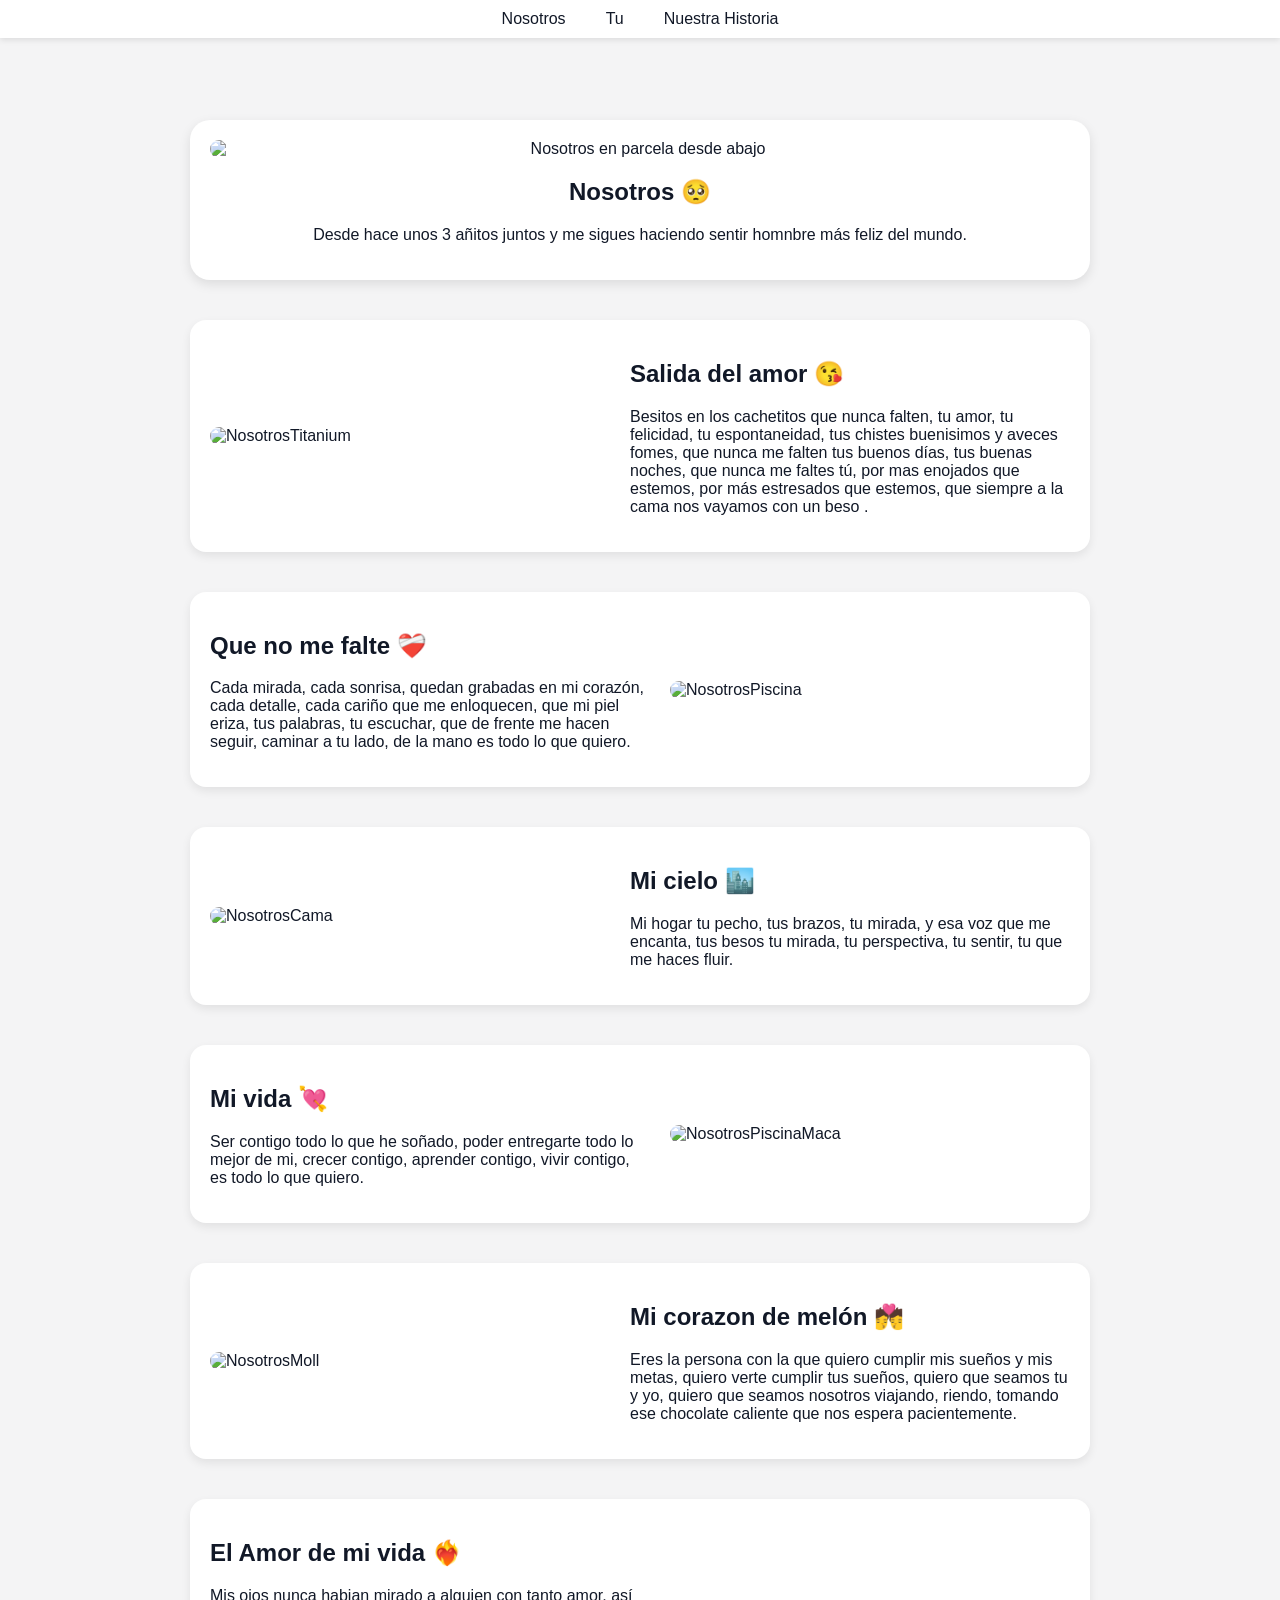
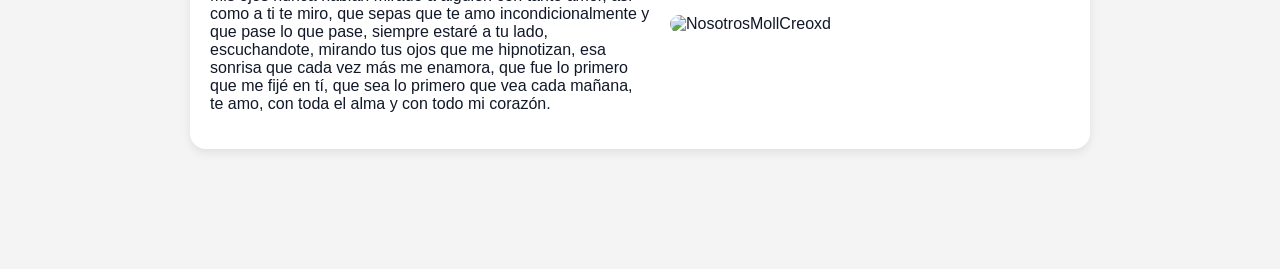
==== nosotros.html @ 3dd9e22e "Add files via upload" ====
<!doctype html>
<html lang="es">
<head>
  <meta charset="utf-8" />
  <meta name="viewport" content="width=device-width,initial-scale=1" />
  <title>Nosotros</title>
  <link rel="stylesheet" href="style.css">
</head>
<body>
  <header>
    <nav>
      <ul>
        <li><a href="nosotros.html">Nosotros</a></li>
        <li><a href="index.html">Tu</a></li>
        <li><a href="NuestraHistoria.html">Nuestra Historia</a></li>
      </ul>

    </nav>
  </header>

  <div class="wrap">
    <section id="nosotros" class="foto-principal from-bottom" data-io>
      <img src="img/IMG_2226.jpg" alt="Nosotros en parcela desde abajo" loading="lazy">
      <h1>Nosotros 🥺</h1>
      <p>Desde hace unos 3 añitos juntos y me sigues haciendo sentir homnbre más feliz del mundo.</p>
    </section>

    <section class="fila from-left" data-io>
      <div class="texto"><h2>Salida del amor 😘</h2><p>Besitos en los cachetitos que nunca falten, tu amor, tu felicidad, tu espontaneidad, tus chistes buenisimos y aveces fomes, que nunca me falten tus buenos días, tus buenas noches, que nunca me faltes tú, por mas enojados que estemos, por más estresados que estemos, que siempre a la cama nos vayamos con un beso .</p></div>
      <img src="img/NosotrosTitanium3.JPG" alt="NosotrosTitanium" loading="lazy">
    </section>
    <section class="fila from-right" data-io>
      <div class="texto"><h2>Que no me falte ❤️‍🩹 </h2><p>Cada mirada, cada sonrisa, quedan grabadas en mi corazón, cada detalle, cada cariño que me enloquecen, que mi piel eriza, tus palabras, tu escuchar, que de frente me hacen seguir, caminar a tu lado, de la mano es todo lo que quiero.</p></div>
      <img src="img/IMG_0721.jpg" alt="NosotrosPiscina" loading="lazy">
    </section>
    <section class="fila from-left" data-io>
      <div class="texto"><h2>Mi cielo 🏙️</h2><p>Mi hogar tu pecho, tus brazos, tu mirada, y esa voz que me encanta, tus besos tu mirada, tu perspectiva, tu sentir, tu que me haces fluir.</p></div>
      <img src="img/IMG_2019.jpg" alt="NosotrosCama" loading="lazy">
    </section>
    <selection class = "fila from-right" data-io> 
      <div class="texto"><h2>Mi vida 💘</h2><p>Ser contigo todo lo que he soñado, poder entregarte todo lo mejor de mi, crecer contigo, aprender contigo, vivir contigo, es todo lo que quiero.</p></div>
      <img src="img/1000026672jpg.0.jpg" alt="NosotrosPiscinaMaca" loading="lazy">
    </selection>
    <section class="fila from-left" data-io>
      <div class="texto"><h2>Mi corazon de melón 💏</h2><p>Eres la persona con la que quiero cumplir mis sueños y mis metas, quiero verte cumplir tus sueños, quiero que seamos tu y yo, quiero que seamos nosotros viajando, riendo, tomando ese chocolate caliente que nos espera pacientemente.</p></div>
      <img src="img/20250415_190548838_iOS.webp" alt="NosotrosMoll" loading="lazy">
    </section>
    <selection class = "fila from-right" data-io> 
      <div class="texto"><h2>El Amor de mi vida ❤️‍🔥</h2><p>Mis ojos nunca habian mirado a alguien con tanto amor, así como a ti te miro, que sepas que te amo incondicionalmente y que pase lo que pase, siempre estaré a tu lado, escuchandote, mirando tus ojos que me hipnotizan, esa sonrisa que cada vez más me enamora, que fue lo primero que me fijé en tí, que sea lo primero que vea cada mañana, te amo, con toda el alma y con todo mi corazón.</p></div>
      <img src="img/20250331_182257323_iOS.webp" alt="NosotrosMollCreoxd" loading="lazy">
    </selection>
  </div>
   <div id="lightbox" class="lightbox">
      <span id="close">&times;</span>
      <img id="lightbox-img" src="" alt="">
   </div>
  <script>
    const io = new IntersectionObserver((entries)=>{
      entries.forEach(entry=>{
        if(entry.isIntersecting){
          entry.target.classList.add('in-view');
          entry.target.classList.remove('out-view-up');
        } else {
          if(window.scrollY < (document.body.scrollHeight - window.innerHeight)){
            entry.target.classList.remove('in-view');
            entry.target.classList.add('out-view-up');
          }
        }
      })
    },{threshold:0.2});

    document.querySelectorAll('[data-io]').forEach(el=>io.observe(el));
    const images = document.querySelectorAll('.wrap img');
    const lightbox = document.getElementById('lightbox');
    const lightboxImg = document.getElementById('lightbox-img');
    const closeBtn = document.getElementById('close');
    images.forEach(img => {
      img.addEventListener('click', () => {
        lightbox.style.display = 'flex';
        lightboxImg.src = img.src;
      });
    });
    closeBtn.addEventListener('click', () => {
      lightbox.style.display = 'none';
    });
    lightbox.addEventListener('click', (e) => {
      if (e.target !== lightboxImg) {
        lightbox.style.display = 'none';
      }
    });
  </script>
</body>
</html>
---- style.css ----
body{
        font-family:Arial, sans-serif; 
        margin:0; 
        background:#f4f4f5; 
        color:#111827;
    }
    header{
        position:fixed; 
        top:0; 
        right:0; 
        left:0; 
        background:#fff; 
        box-shadow:0 2px 6px rgba(0,0,0,0.1); 
        padding:10px 20px; 
        display:flex; 
        justify-content:center; 
        z-index:1000;
    }
    nav ul {
        list-style: none;         /* quita los puntos */
        margin: 0;
        padding: 0;
        display: flex;            /* pone los <li> en fila horizontal */
        justify-content: center;  /* centra toda la fila en el medio */
        gap: 40px;                /* espacio entre los links */
    }

    nav li {

        display: inline;          /* asegura que estén en línea */
    }
    nav a{

        text-decoration:none; 
        color:#111827; 
        font-weight:300; 
        transition:color .25s, transform .15s;
    }
    nav a:hover{
        color:#2563eb; 
        transform:translateY(-2px);
    }
    nav a.active{
        color:#2563eb; 
        text-decoration:underline;
    }
    .wrap{
        max-width:900px; 
        margin:100px auto 60px; 
        padding:20px;
    }
    section{
        scroll-margin-top:90px;
    }
    img{
        max-width:100%; 
        height:auto; 
        display:block;
    }
    .foto-principal{
        background:#fff; 
        padding:20px; 
        border-radius:20px; 
        box-shadow:0 4px 12px rgba(0,0,0,0.1); 
        text-align:center; 
        margin-bottom:40px; 
        opacity:0; 
        transform:translateY(40px);
        transition:all .9s cubic-bezier(.25,.8,.25,1.05);
}
    .foto-principal img{width:100%; max-height:420px; object-fit:cover; border-radius:16px;}
    .fila{display:flex; gap:20px; margin-bottom:40px;align-items:center; background:#fff; padding:20px; border-radius:16px; box-shadow:0 4px 10px rgba(0,0,0,0.08); opacity:0;transition:all .9s cubic-bezier(.25,.8,.25,1.05);}
    .fila .texto{flex:1;} .fila img{width:100%; max-width:400px; height:auto; object-fit:cover; border-radius:16px;}
    .fila:nth-child(even){flex-direction:row-reverse}
    @media(max-width:768px){ .fila{flex-direction:column; text-align:center} .fila img{width:100%; max-width:100%;} }
    .from-left{transform:translateX(-60px);} .from-right{transform:translateX(60px);} .from-bottom{transform:translateY(60px);} .in-view{opacity:1; transform:translateX(0) translateY(0);}
/* Overlay */
.lightbox {
  position: fixed;
  top: 0;
  left: 0;
  width: 100%;
  height: 100%;
  background: rgba(0,0,0,0.8);
  display: none;
  justify-content: center;
  align-items: center;
  z-index: 2000;
}

/* Imagen en el lightbox */
.lightbox img {
  max-width: 90%;
  max-height: 90%;
  border-radius: 12px;
  box-shadow: 0 8px 20px rgba(0,0,0,0.5);
  animation: zoomIn .3s ease;
}

/* Animación */
@keyframes zoomIn {
  from { transform: scale(0.8); opacity: 0; }
  to { transform: scale(1); opacity: 1; }
}

/* Botón de cerrar */
.lightbox span {
  position: absolute;
  top: 20px;
  right: 30px;
  font-size: 40px;
  color: #fff;
  cursor: pointer;
  font-weight: bold;
}
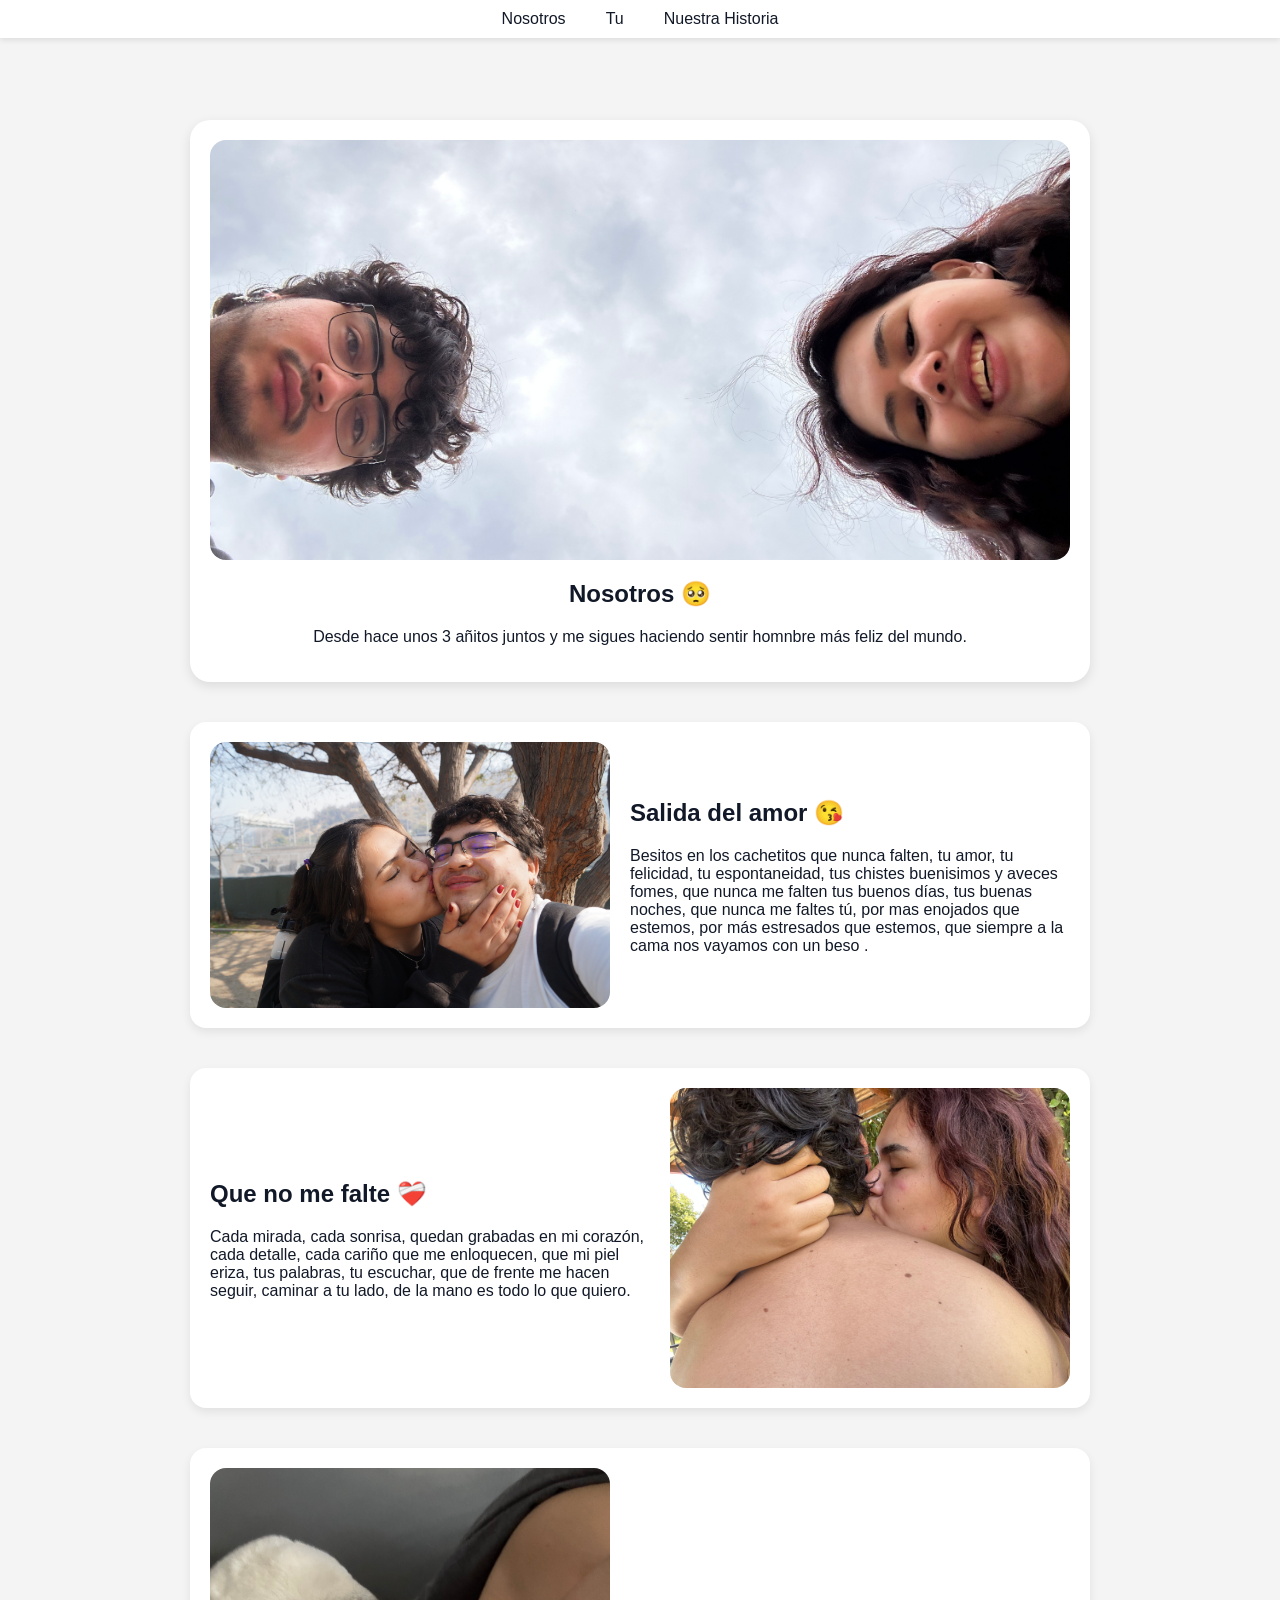
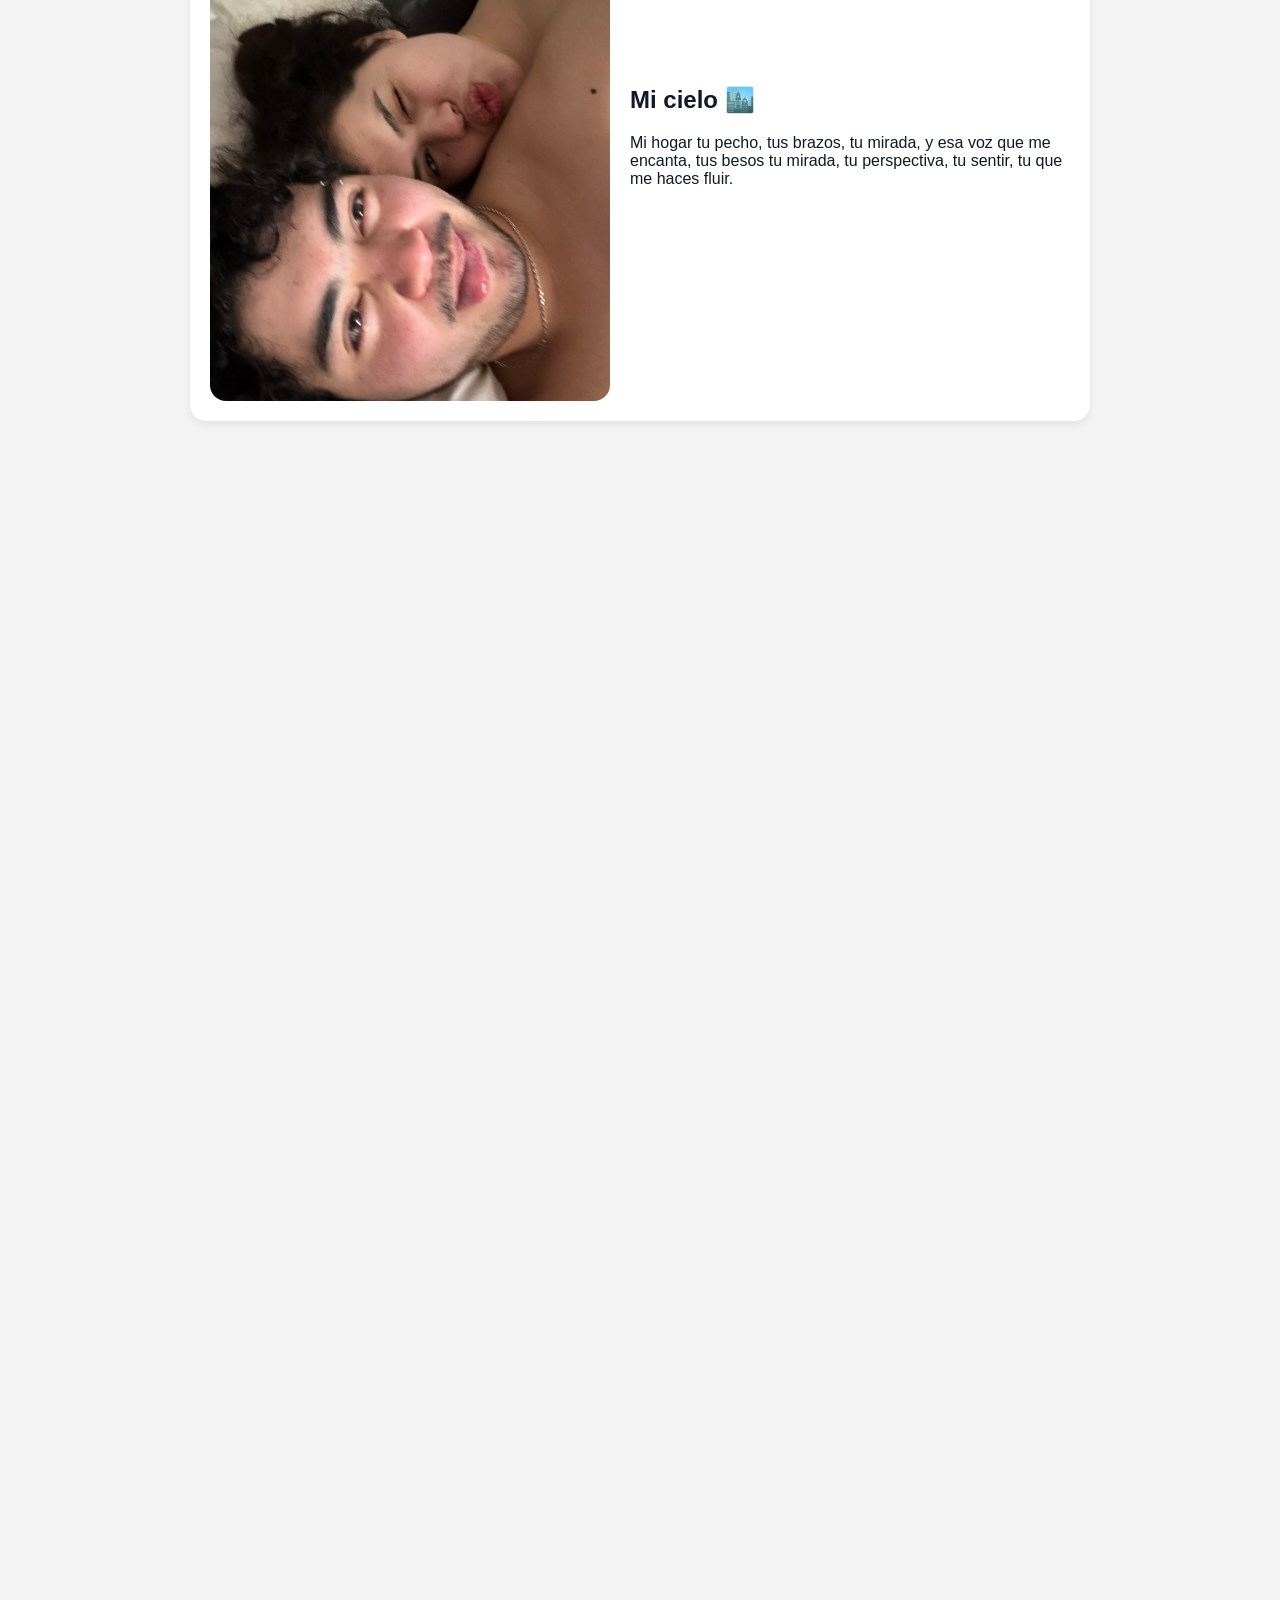
==== commit 8003ddcc: "Correccion de texto" ====
--- a/nosotros.html
+++ b/nosotros.html
@@ -26,27 +26,39 @@
     </section>
 
     <section class="fila from-left" data-io>
-      <div class="texto"><h2>Salida del amor 😘</h2><p>Besitos en los cachetitos que nunca falten, tu amor, tu felicidad, tu espontaneidad, tus chistes buenisimos y aveces fomes, que nunca me falten tus buenos días, tus buenas noches, que nunca me faltes tú, por mas enojados que estemos, por más estresados que estemos, que siempre a la cama nos vayamos con un beso .</p></div>
+      <div class="texto"><h2>Salida del amor 😘</h2><p>Besitos en los cachetitos que nunca falten, 
+        tu amor, tu felicidad, tu espontaneidad, tus chistes buenisimos y aveces fomes, que nunca me 
+        falten tus buenos días, tus buenas noches, que nunca me faltes tú, por mas enojados que estemos, 
+        por más estresados que estemos, que siempre a la cama nos vayamos con un beso .</p></div>
       <img src="img/NosotrosTitanium3.JPG" alt="NosotrosTitanium" loading="lazy">
     </section>
     <section class="fila from-right" data-io>
-      <div class="texto"><h2>Que no me falte ❤️‍🩹 </h2><p>Cada mirada, cada sonrisa, quedan grabadas en mi corazón, cada detalle, cada cariño que me enloquecen, que mi piel eriza, tus palabras, tu escuchar, que de frente me hacen seguir, caminar a tu lado, de la mano es todo lo que quiero.</p></div>
+      <div class="texto"><h2>Que no me falte ❤️‍🩹 </h2><p>Cada mirada, cada sonrisa, quedan grabadas en mi corazón, 
+        cada detalle, cada cariño que me enloquecen, que mi piel eriza, tus palabras, tu escuchar, que de frente me hacen seguir, 
+        caminar a tu lado, de la mano es todo lo que quiero.</p></div>
       <img src="img/IMG_0721.jpg" alt="NosotrosPiscina" loading="lazy">
     </section>
     <section class="fila from-left" data-io>
-      <div class="texto"><h2>Mi cielo 🏙️</h2><p>Mi hogar tu pecho, tus brazos, tu mirada, y esa voz que me encanta, tus besos tu mirada, tu perspectiva, tu sentir, tu que me haces fluir.</p></div>
+      <div class="texto"><h2>Mi cielo 🏙️</h2><p>Mi hogar tu pecho, tus brazos, tu mirada, y esa voz que me encanta, 
+        tus besos tu mirada, tu perspectiva, tu sentir, tu que me haces fluir.</p></div>
       <img src="img/IMG_2019.jpg" alt="NosotrosCama" loading="lazy">
     </section>
     <selection class = "fila from-right" data-io> 
-      <div class="texto"><h2>Mi vida 💘</h2><p>Ser contigo todo lo que he soñado, poder entregarte todo lo mejor de mi, crecer contigo, aprender contigo, vivir contigo, es todo lo que quiero.</p></div>
+      <div class="texto"><h2>Mi vida 💘</h2><p>Ser contigo todo lo que he soñado, poder entregarte todo lo mejor de mi, 
+        crecer contigo, aprender contigo, vivir contigo, es todo lo que quiero.</p></div>
       <img src="img/1000026672jpg.0.jpg" alt="NosotrosPiscinaMaca" loading="lazy">
     </selection>
     <section class="fila from-left" data-io>
-      <div class="texto"><h2>Mi corazon de melón 💏</h2><p>Eres la persona con la que quiero cumplir mis sueños y mis metas, quiero verte cumplir tus sueños, quiero que seamos tu y yo, quiero que seamos nosotros viajando, riendo, tomando ese chocolate caliente que nos espera pacientemente.</p></div>
+      <div class="texto"><h2>Mi corazon de melón 💏</h2><p>Eres la persona con la que quiero cumplir mis sueños y mis metas, 
+        quiero verte cumplir tus sueños, quiero que seamos tu y yo, quiero que seamos nosotros viajando, riendo, tomando ese chocolate 
+        caliente que nos espera pacientemente.</p></div>
       <img src="img/20250415_190548838_iOS.webp" alt="NosotrosMoll" loading="lazy">
     </section>
     <selection class = "fila from-right" data-io> 
-      <div class="texto"><h2>El Amor de mi vida ❤️‍🔥</h2><p>Mis ojos nunca habian mirado a alguien con tanto amor, así como a ti te miro, que sepas que te amo incondicionalmente y que pase lo que pase, siempre estaré a tu lado, escuchandote, mirando tus ojos que me hipnotizan, esa sonrisa que cada vez más me enamora, que fue lo primero que me fijé en tí, que sea lo primero que vea cada mañana, te amo, con toda el alma y con todo mi corazón.</p></div>
+      <div class="texto"><h2>El Amor de mi vida ❤️‍🔥</h2><p>Mis ojos nunca habian mirado a alguien con tanto amor, así como a ti te miro,
+         que sepas que te amo incondicionalmente y que pase lo que pase, siempre estaré a tu lado, escuchandote, mirando tus ojos que me 
+         hipnotizan, esa sonrisa que cada vez más me enamora, que fue lo primero que me fijé en tí, que sea lo primero que vea cada mañana, 
+         te amo, con toda el alma y con todo mi corazón.</p></div>
       <img src="img/20250331_182257323_iOS.webp" alt="NosotrosMollCreoxd" loading="lazy">
     </selection>
   </div>
--- a/style.css
+++ b/style.css
@@ -57,6 +57,7 @@
         max-width:100%; 
         height:auto; 
         display:block;
+        border: 12px;
     }
     .foto-principal{
         background:#fff; 
@@ -70,8 +71,8 @@
         transition:all .9s cubic-bezier(.25,.8,.25,1.05);
 }
     .foto-principal img{width:100%; max-height:420px; object-fit:cover; border-radius:16px;}
-    .fila{display:flex; gap:20px; margin-bottom:40px;align-items:center; background:#fff; padding:20px; border-radius:16px; box-shadow:0 4px 10px rgba(0,0,0,0.08); opacity:0;transition:all .9s cubic-bezier(.25,.8,.25,1.05);}
-    .fila .texto{flex:1;} .fila img{width:100%; max-width:400px; height:auto; object-fit:cover; border-radius:16px;}
+    .fila{display:flex; gap:20px; margin-bottom:40px;align-items:center; background:#fff; padding:20px; border-radius:16px; box-shadow:0 4px 10px rgba(0,0,0,0.08);flex-wrap: wrap; opacity:0;transition:all .9s cubic-bezier(.25,.8,.25,1.05);}
+    .fila .texto{flex:1; min-width: 250px;} .fila img{width:100%; max-width:400px; height:auto; object-fit:cover; border-radius:16px;}
     .fila:nth-child(even){flex-direction:row-reverse}
     @media(max-width:768px){ .fila{flex-direction:column; text-align:center} .fila img{width:100%; max-width:100%;} }
     .from-left{transform:translateX(-60px);} .from-right{transform:translateX(60px);} .from-bottom{transform:translateY(60px);} .in-view{opacity:1; transform:translateX(0) translateY(0);}
